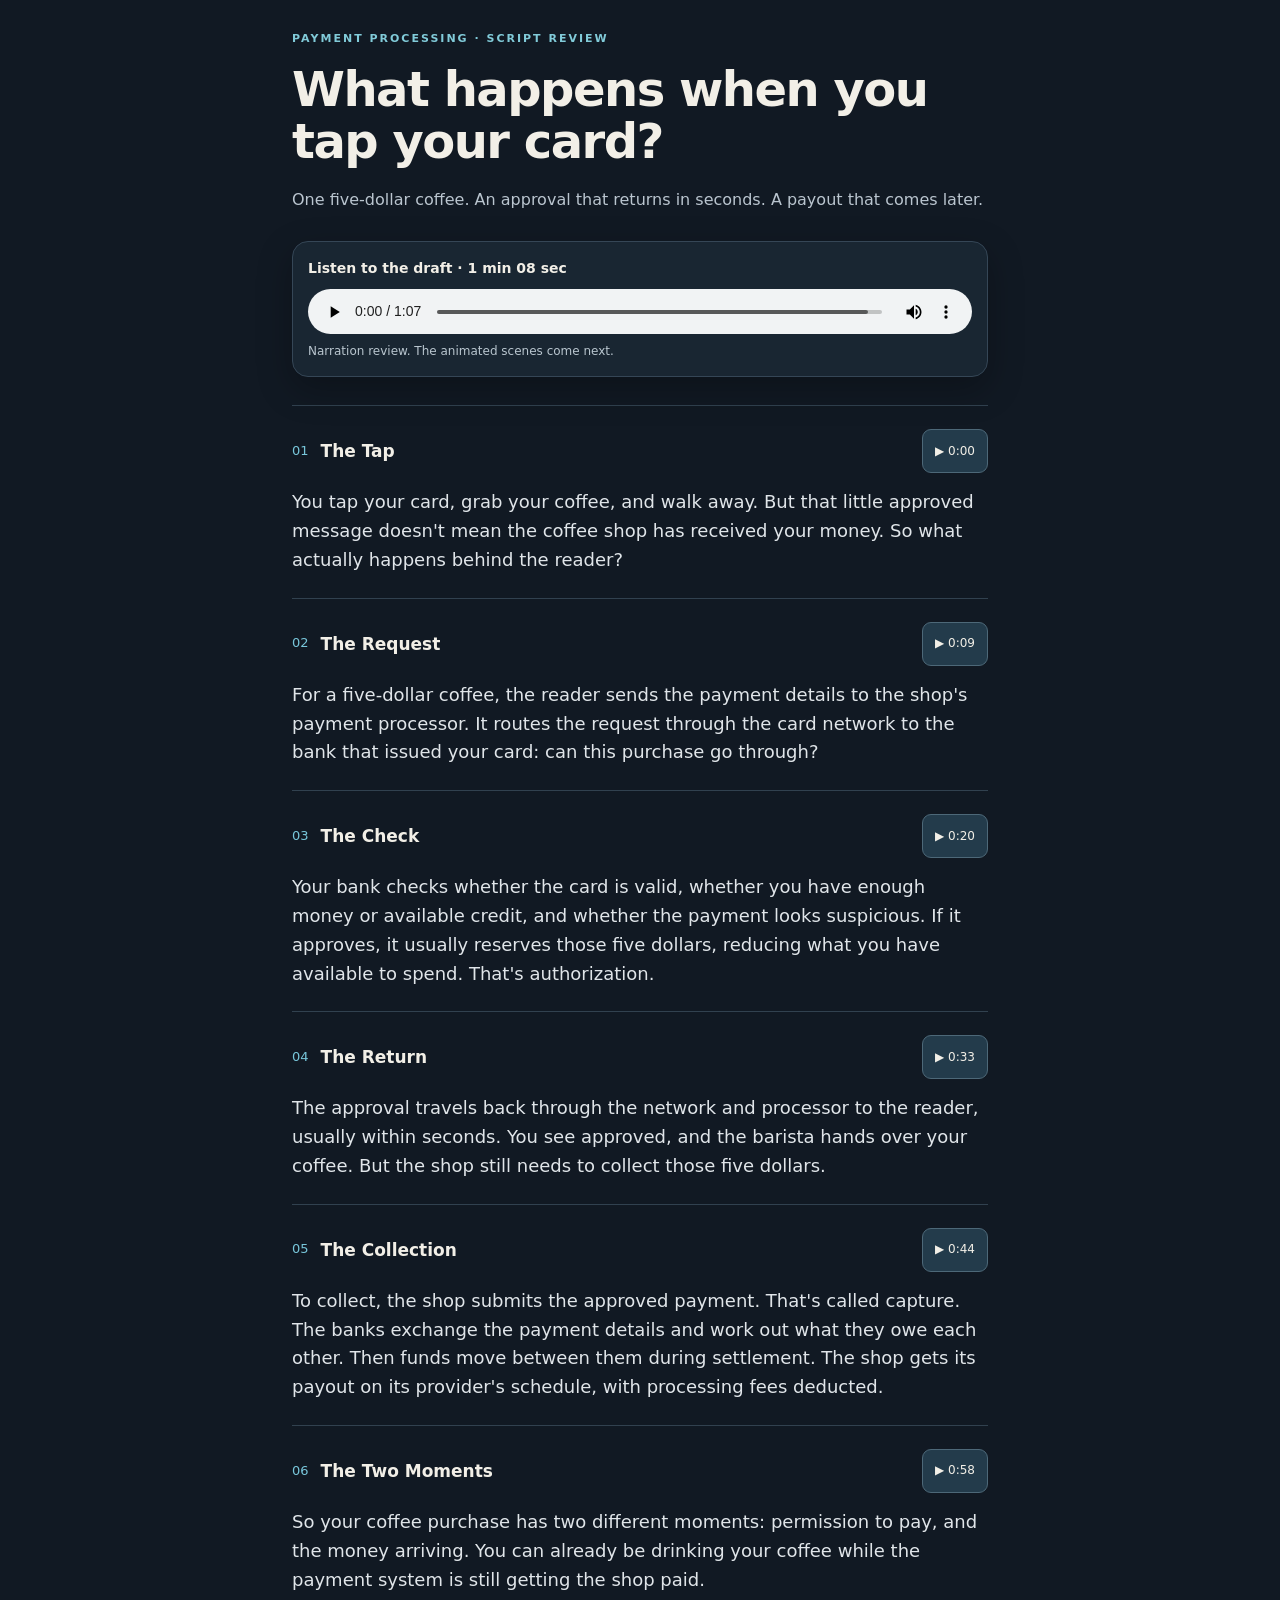
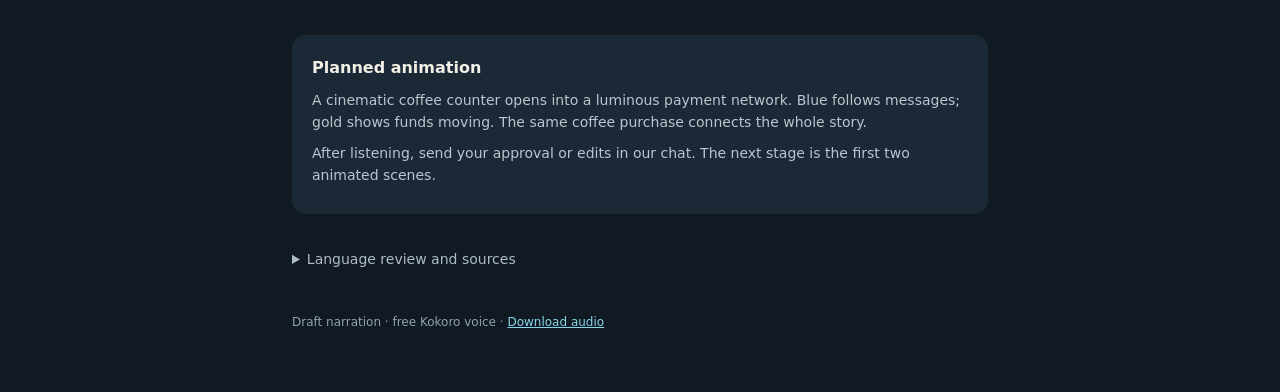
==== index.html @ cfb97377 "Add mobile card-payment narration review" ====
<!doctype html>
<html lang="en"><head><meta charset="utf-8"><meta name="viewport" content="width=device-width,initial-scale=1"><meta name="robots" content="noindex,nofollow"><meta name="theme-color" content="#111923"><title>Card payments · narration review</title>
<style>
*{box-sizing:border-box}body{margin:0;background:#111923;color:#f2efe7;font-family:system-ui,-apple-system,BlinkMacSystemFont,"Segoe UI",sans-serif;line-height:1.6}main{max-width:740px;margin:auto;padding:30px 22px 60px}.eyebrow{color:#81cbd9;font-size:11px;font-weight:700;letter-spacing:2px;text-transform:uppercase}h1{font-size:clamp(32px,8vw,48px);line-height:1.09;letter-spacing:-1.5px;margin:15px 0 20px}.intro{color:#bac5cf;font-size:16px}.player{position:sticky;top:0;background:#192632;border:1px solid #354656;border-radius:16px;padding:15px;margin:28px 0;z-index:2;box-shadow:0 12px 35px #0004}.player strong{display:block;font-size:14px;margin-bottom:10px}audio{width:100%;height:45px;display:block}.player small{color:#b9c6cf;font-size:12px;display:block;margin-top:8px}section{border-top:1px solid #31414f;padding:23px 0;scroll-margin-top:180px}.chapter{display:flex;align-items:center;gap:12px}.chapter span{color:#78c6da;font-size:13px;font-variant-numeric:tabular-nums}h2{font-size:17px;line-height:1.2;margin:0;flex:1}button{color:#f2efe7;background:#233b4b;border:1px solid #4d6878;border-radius:9px;padding:10px 12px;font:inherit;font-size:12px;min-height:44px;cursor:pointer;white-space:nowrap}button:focus-visible,a:focus-visible{outline:3px solid #f4c777;outline-offset:3px}section p{font-size:18px;margin:15px 0 0;color:#e0e5e9}a{color:#85d6e9}.footer{background:#1b2936;padding:20px;border-radius:14px;margin-top:18px}.footer p{font-size:14px;margin:8px 0;color:#bac5cf}details{margin:24px 0;color:#aebcc7;font-size:14px}summary{cursor:pointer;padding:10px 0}footer{font-size:12px;color:#8fa3b2;margin-top:32px}
</style></head><body><main>
<div class="eyebrow">Payment processing · script review</div>
<h1>What happens when you tap your card?</h1>
<p class="intro">One five-dollar coffee. An approval that returns in seconds. A payout that comes later.</p>
<div class="player"><strong>Listen to the draft · 1 min 08 sec</strong><audio id="narration" controls preload="metadata" src="narration.mp3"></audio><small>Narration review. The animated scenes come next.</small></div>
<section id="tap"><div class="chapter"><span>01</span><h2>The Tap</h2><button type="button" data-start="0.0" aria-label="Play The Tap">▶ 0:00</button></div><p>You tap your card, grab your coffee, and walk away. But that little approved message doesn&#x27;t mean the coffee shop has received your money. So what actually happens behind the reader?</p></section><section id="request"><div class="chapter"><span>02</span><h2>The Request</h2><button type="button" data-start="9.3902" aria-label="Play The Request">▶ 0:09</button></div><p>For a five-dollar coffee, the reader sends the payment details to the shop&#x27;s payment processor. It routes the request through the card network to the bank that issued your card: can this purchase go through?</p></section><section id="check"><div class="chapter"><span>03</span><h2>The Check</h2><button type="button" data-start="20.084" aria-label="Play The Check">▶ 0:20</button></div><p>Your bank checks whether the card is valid, whether you have enough money or available credit, and whether the payment looks suspicious. If it approves, it usually reserves those five dollars, reducing what you have available to spend. That&#x27;s authorization.</p></section><section id="return"><div class="chapter"><span>04</span><h2>The Return</h2><button type="button" data-start="33.0475" aria-label="Play The Return">▶ 0:33</button></div><p>The approval travels back through the network and processor to the reader, usually within seconds. You see approved, and the barista hands over your coffee. But the shop still needs to collect those five dollars.</p></section><section id="collect"><div class="chapter"><span>05</span><h2>The Collection</h2><button type="button" data-start="44.1457" aria-label="Play The Collection">▶ 0:44</button></div><p>To collect, the shop submits the approved payment. That&#x27;s called capture. The banks exchange the payment details and work out what they owe each other. Then funds move between them during settlement. The shop gets its payout on its provider&#x27;s schedule, with processing fees deducted.</p></section><section id="payoff"><div class="chapter"><span>06</span><h2>The Two Moments</h2><button type="button" data-start="58.3459" aria-label="Play The Two Moments">▶ 0:58</button></div><p>So your coffee purchase has two different moments: permission to pay, and the money arriving. You can already be drinking your coffee while the payment system is still getting the shop paid.</p></section>
<div class="footer"><strong>Planned animation</strong><p>A cinematic coffee counter opens into a luminous payment network. Blue follows messages; gold shows funds moving. The same coffee purchase connects the whole story.</p><p>After listening, send your approval or edits in our chat. The next stage is the first two animated scenes.</p></div>
<details><summary>Language review and sources</summary><p>The independent language critic marked the revised draft ready for review. The collection section now explains what the banks do without introducing another technical term.</p><p>Before: “The payment then goes through clearing…”<br>After: “The banks exchange the payment details and work out what they owe each other.”</p><p>Factual references: <a href="https://stripe.com/resources/more/credit-card-payment-authorization-and-transaction-settlement-process">Stripe: authorization and settlement</a>; <a href="https://stripe.com/resources/more/clearing-vs-settlement-in-payments">clearing and settlement</a>; <a href="https://docs.adyen.com/account/getting-paid/">Adyen: payouts</a>. Five dollars is the example purchase amount.</p></details>
<footer>Draft narration · free Kokoro voice · <a href="narration.mp3" download>Download audio</a></footer>
</main><script>
const audio=document.getElementById('narration');
for(const button of document.querySelectorAll('[data-start]'))button.addEventListener('click',()=>{audio.currentTime=Number(button.dataset.start);audio.play().catch(()=>{audio.focus()})});
</script></body></html>
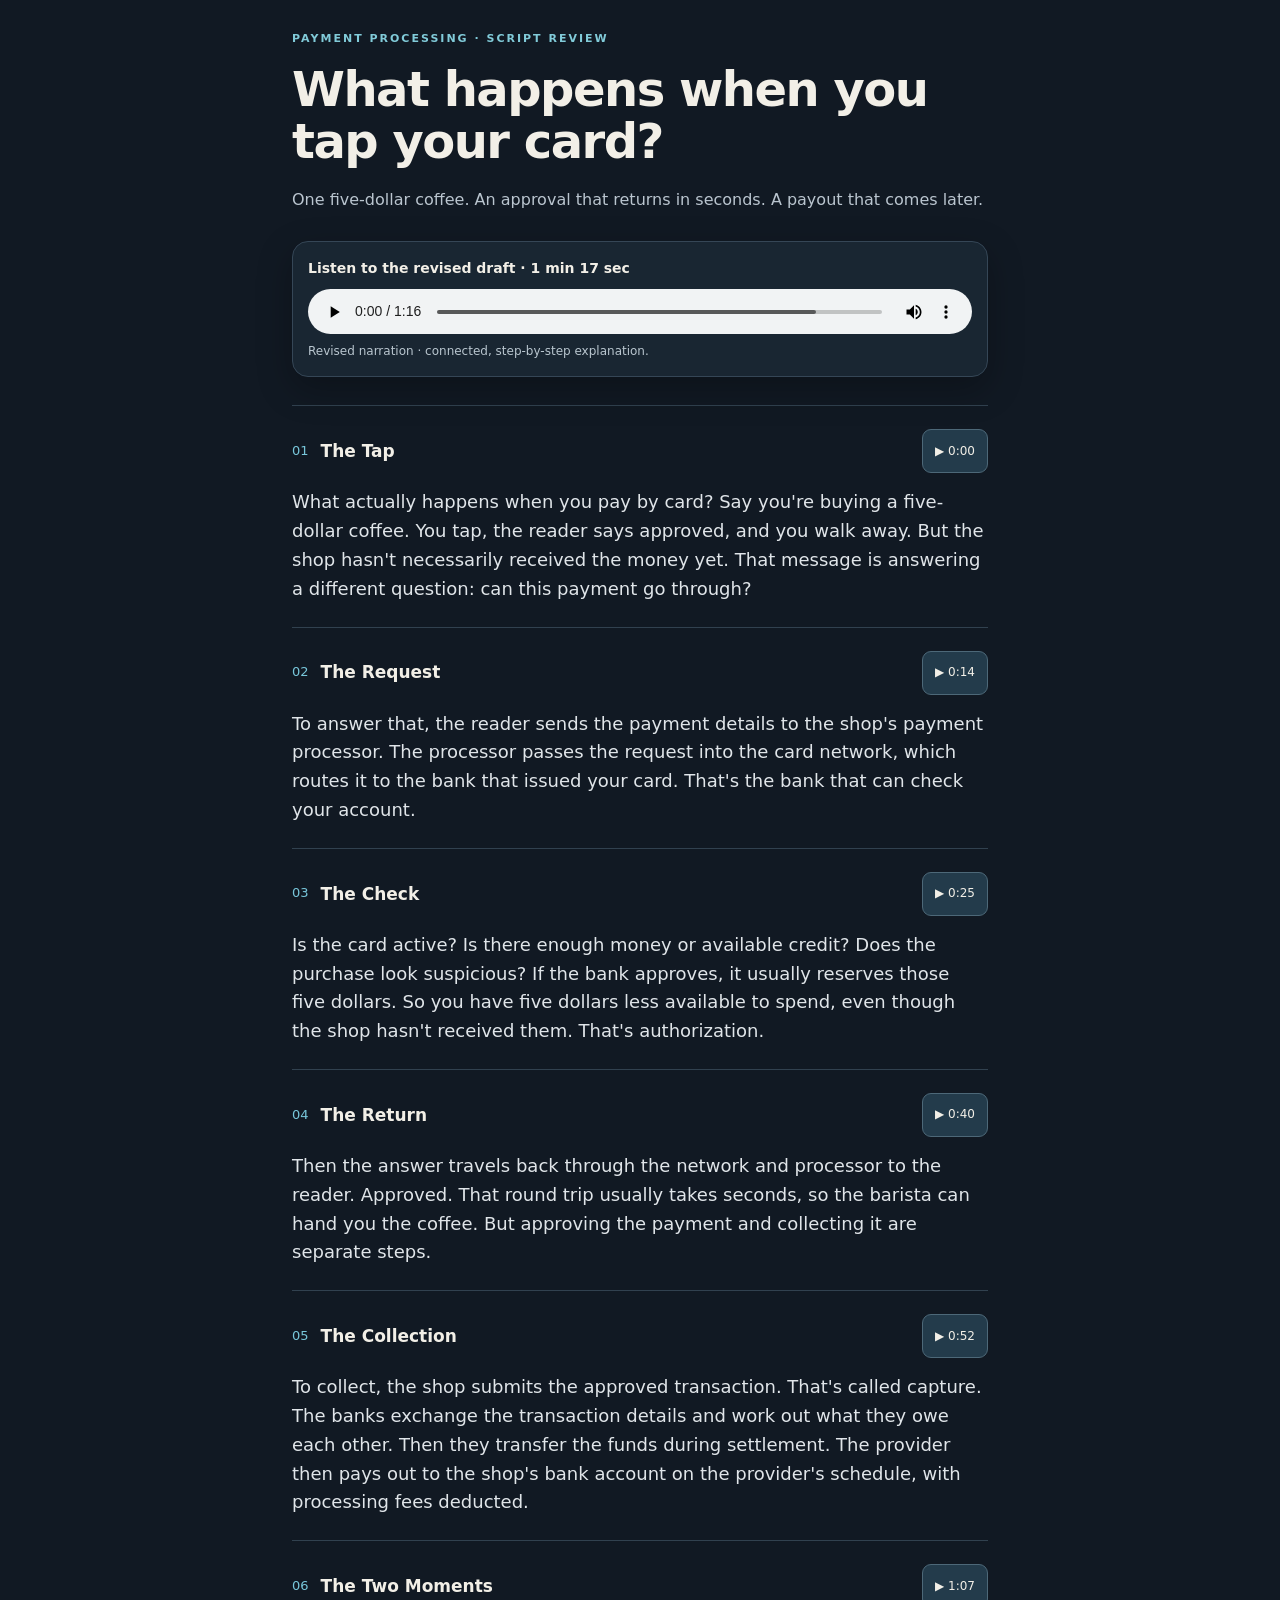
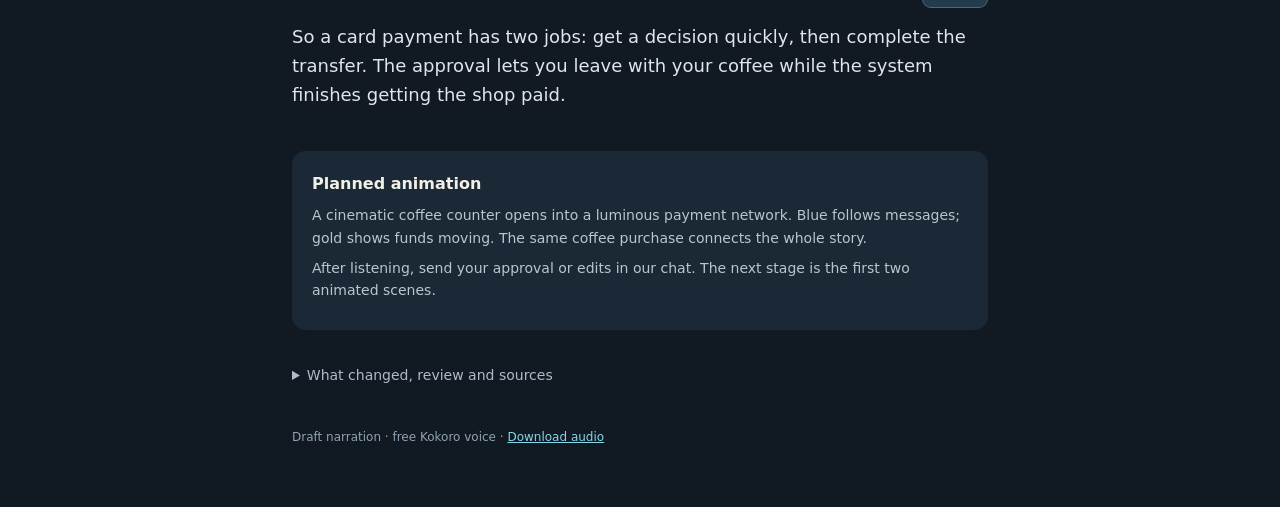
==== commit 59f4907f: "Revise narration with clearer step-by-step reasoning" ====
--- a/index.html
+++ b/index.html
@@ -1,16 +1,16 @@
 <!doctype html>
-<html lang="en"><head><meta charset="utf-8"><meta name="viewport" content="width=device-width,initial-scale=1"><meta name="robots" content="noindex,nofollow"><meta name="theme-color" content="#111923"><title>Card payments · narration review</title>
+<html lang="en"><head><meta charset="utf-8"><meta name="viewport" content="width=device-width,initial-scale=1"><meta name="robots" content="noindex,nofollow"><meta name="theme-color" content="#111923"><title>Card payments · revised narration</title>
 <style>
 *{box-sizing:border-box}body{margin:0;background:#111923;color:#f2efe7;font-family:system-ui,-apple-system,BlinkMacSystemFont,"Segoe UI",sans-serif;line-height:1.6}main{max-width:740px;margin:auto;padding:30px 22px 60px}.eyebrow{color:#81cbd9;font-size:11px;font-weight:700;letter-spacing:2px;text-transform:uppercase}h1{font-size:clamp(32px,8vw,48px);line-height:1.09;letter-spacing:-1.5px;margin:15px 0 20px}.intro{color:#bac5cf;font-size:16px}.player{position:sticky;top:0;background:#192632;border:1px solid #354656;border-radius:16px;padding:15px;margin:28px 0;z-index:2;box-shadow:0 12px 35px #0004}.player strong{display:block;font-size:14px;margin-bottom:10px}audio{width:100%;height:45px;display:block}.player small{color:#b9c6cf;font-size:12px;display:block;margin-top:8px}section{border-top:1px solid #31414f;padding:23px 0;scroll-margin-top:180px}.chapter{display:flex;align-items:center;gap:12px}.chapter span{color:#78c6da;font-size:13px;font-variant-numeric:tabular-nums}h2{font-size:17px;line-height:1.2;margin:0;flex:1}button{color:#f2efe7;background:#233b4b;border:1px solid #4d6878;border-radius:9px;padding:10px 12px;font:inherit;font-size:12px;min-height:44px;cursor:pointer;white-space:nowrap}button:focus-visible,a:focus-visible{outline:3px solid #f4c777;outline-offset:3px}section p{font-size:18px;margin:15px 0 0;color:#e0e5e9}a{color:#85d6e9}.footer{background:#1b2936;padding:20px;border-radius:14px;margin-top:18px}.footer p{font-size:14px;margin:8px 0;color:#bac5cf}details{margin:24px 0;color:#aebcc7;font-size:14px}summary{cursor:pointer;padding:10px 0}footer{font-size:12px;color:#8fa3b2;margin-top:32px}
 </style></head><body><main>
 <div class="eyebrow">Payment processing · script review</div>
 <h1>What happens when you tap your card?</h1>
 <p class="intro">One five-dollar coffee. An approval that returns in seconds. A payout that comes later.</p>
-<div class="player"><strong>Listen to the draft · 1 min 08 sec</strong><audio id="narration" controls preload="metadata" src="narration.mp3"></audio><small>Narration review. The animated scenes come next.</small></div>
-<section id="tap"><div class="chapter"><span>01</span><h2>The Tap</h2><button type="button" data-start="0.0" aria-label="Play The Tap">▶ 0:00</button></div><p>You tap your card, grab your coffee, and walk away. But that little approved message doesn&#x27;t mean the coffee shop has received your money. So what actually happens behind the reader?</p></section><section id="request"><div class="chapter"><span>02</span><h2>The Request</h2><button type="button" data-start="9.3902" aria-label="Play The Request">▶ 0:09</button></div><p>For a five-dollar coffee, the reader sends the payment details to the shop&#x27;s payment processor. It routes the request through the card network to the bank that issued your card: can this purchase go through?</p></section><section id="check"><div class="chapter"><span>03</span><h2>The Check</h2><button type="button" data-start="20.084" aria-label="Play The Check">▶ 0:20</button></div><p>Your bank checks whether the card is valid, whether you have enough money or available credit, and whether the payment looks suspicious. If it approves, it usually reserves those five dollars, reducing what you have available to spend. That&#x27;s authorization.</p></section><section id="return"><div class="chapter"><span>04</span><h2>The Return</h2><button type="button" data-start="33.0475" aria-label="Play The Return">▶ 0:33</button></div><p>The approval travels back through the network and processor to the reader, usually within seconds. You see approved, and the barista hands over your coffee. But the shop still needs to collect those five dollars.</p></section><section id="collect"><div class="chapter"><span>05</span><h2>The Collection</h2><button type="button" data-start="44.1457" aria-label="Play The Collection">▶ 0:44</button></div><p>To collect, the shop submits the approved payment. That&#x27;s called capture. The banks exchange the payment details and work out what they owe each other. Then funds move between them during settlement. The shop gets its payout on its provider&#x27;s schedule, with processing fees deducted.</p></section><section id="payoff"><div class="chapter"><span>06</span><h2>The Two Moments</h2><button type="button" data-start="58.3459" aria-label="Play The Two Moments">▶ 0:58</button></div><p>So your coffee purchase has two different moments: permission to pay, and the money arriving. You can already be drinking your coffee while the payment system is still getting the shop paid.</p></section>
+<div class="player"><strong>Listen to the revised draft · 1 min 17 sec</strong><audio id="narration" controls preload="metadata" src="narration-v2.mp3"></audio><small>Revised narration · connected, step-by-step explanation.</small></div>
+<section id="tap"><div class="chapter"><span>01</span><h2>The Tap</h2><button type="button" data-start="0.0" aria-label="Play The Tap">▶ 0:00</button></div><p>What actually happens when you pay by card? Say you&#x27;re buying a five-dollar coffee. You tap, the reader says approved, and you walk away. But the shop hasn&#x27;t necessarily received the money yet. That message is answering a different question: can this payment go through?</p></section><section id="request"><div class="chapter"><span>02</span><h2>The Request</h2><button type="button" data-start="14.0334" aria-label="Play The Request">▶ 0:14</button></div><p>To answer that, the reader sends the payment details to the shop&#x27;s payment processor. The processor passes the request into the card network, which routes it to the bank that issued your card. That&#x27;s the bank that can check your account.</p></section><section id="check"><div class="chapter"><span>03</span><h2>The Check</h2><button type="button" data-start="25.6303" aria-label="Play The Check">▶ 0:25</button></div><p>Is the card active? Is there enough money or available credit? Does the purchase look suspicious? If the bank approves, it usually reserves those five dollars. So you have five dollars less available to spend, even though the shop hasn&#x27;t received them. That&#x27;s authorization.</p></section><section id="return"><div class="chapter"><span>04</span><h2>The Return</h2><button type="button" data-start="40.3438" aria-label="Play The Return">▶ 0:40</button></div><p>Then the answer travels back through the network and processor to the reader. Approved. That round trip usually takes seconds, so the barista can hand you the coffee. But approving the payment and collecting it are separate steps.</p></section><section id="collect"><div class="chapter"><span>05</span><h2>The Collection</h2><button type="button" data-start="52.091" aria-label="Play The Collection">▶ 0:52</button></div><p>To collect, the shop submits the approved transaction. That&#x27;s called capture. The banks exchange the transaction details and work out what they owe each other. Then they transfer the funds during settlement. The provider then pays out to the shop&#x27;s bank account on the provider&#x27;s schedule, with processing fees deducted.</p></section><section id="payoff"><div class="chapter"><span>06</span><h2>The Two Moments</h2><button type="button" data-start="67.9103" aria-label="Play The Two Moments">▶ 1:07</button></div><p>So a card payment has two jobs: get a decision quickly, then complete the transfer. The approval lets you leave with your coffee while the system finishes getting the shop paid.</p></section>
 <div class="footer"><strong>Planned animation</strong><p>A cinematic coffee counter opens into a luminous payment network. Blue follows messages; gold shows funds moving. The same coffee purchase connects the whole story.</p><p>After listening, send your approval or edits in our chat. The next stage is the first two animated scenes.</p></div>
-<details><summary>Language review and sources</summary><p>The independent language critic marked the revised draft ready for review. The collection section now explains what the banks do without introducing another technical term.</p><p>Before: “The payment then goes through clearing…”<br>After: “The banks exchange the payment details and work out what they owe each other.”</p><p>Factual references: <a href="https://stripe.com/resources/more/credit-card-payment-authorization-and-transaction-settlement-process">Stripe: authorization and settlement</a>; <a href="https://stripe.com/resources/more/clearing-vs-settlement-in-payments">clearing and settlement</a>; <a href="https://docs.adyen.com/account/getting-paid/">Adyen: payouts</a>. Five dollars is the example purchase amount.</p></details>
-<footer>Draft narration · free Kokoro voice · <a href="narration.mp3" download>Download audio</a></footer>
+<details><summary>What changed, review and sources</summary><p>The narration now follows the requested Rick-style reasoning: a concrete situation, why each step is needed, clear cause and effect, and the practical meaning before a technical name. The wording is original.</p><p>Earlier: “It usually reserves those five dollars, reducing what you have available to spend.”</p><p>Revised: “So you have five dollars less available to spend, even though the shop hasn't received them. That's authorization.”</p><p>The independent critic marked the revision READY: “It explains the hold's practical effect before naming authorization.” One pronoun fix makes the payout destination explicit: “the shop's bank account.” No unresolved language issues.</p><p>Factual references: <a href="https://stripe.com/resources/more/credit-card-payment-authorization-and-transaction-settlement-process">Stripe: authorization and settlement</a>; <a href="https://stripe.com/resources/more/clearing-vs-settlement-in-payments">clearing and settlement</a>; <a href="https://docs.adyen.com/account/getting-paid/">Adyen: payouts</a>. Five dollars is the example purchase amount.</p></details>
+<footer>Draft narration · free Kokoro voice · <a href="narration-v2.mp3" download>Download audio</a></footer>
 </main><script>
 const audio=document.getElementById('narration');
 for(const button of document.querySelectorAll('[data-start]'))button.addEventListener('click',()=>{audio.currentTime=Number(button.dataset.start);audio.play().catch(()=>{audio.focus()})});
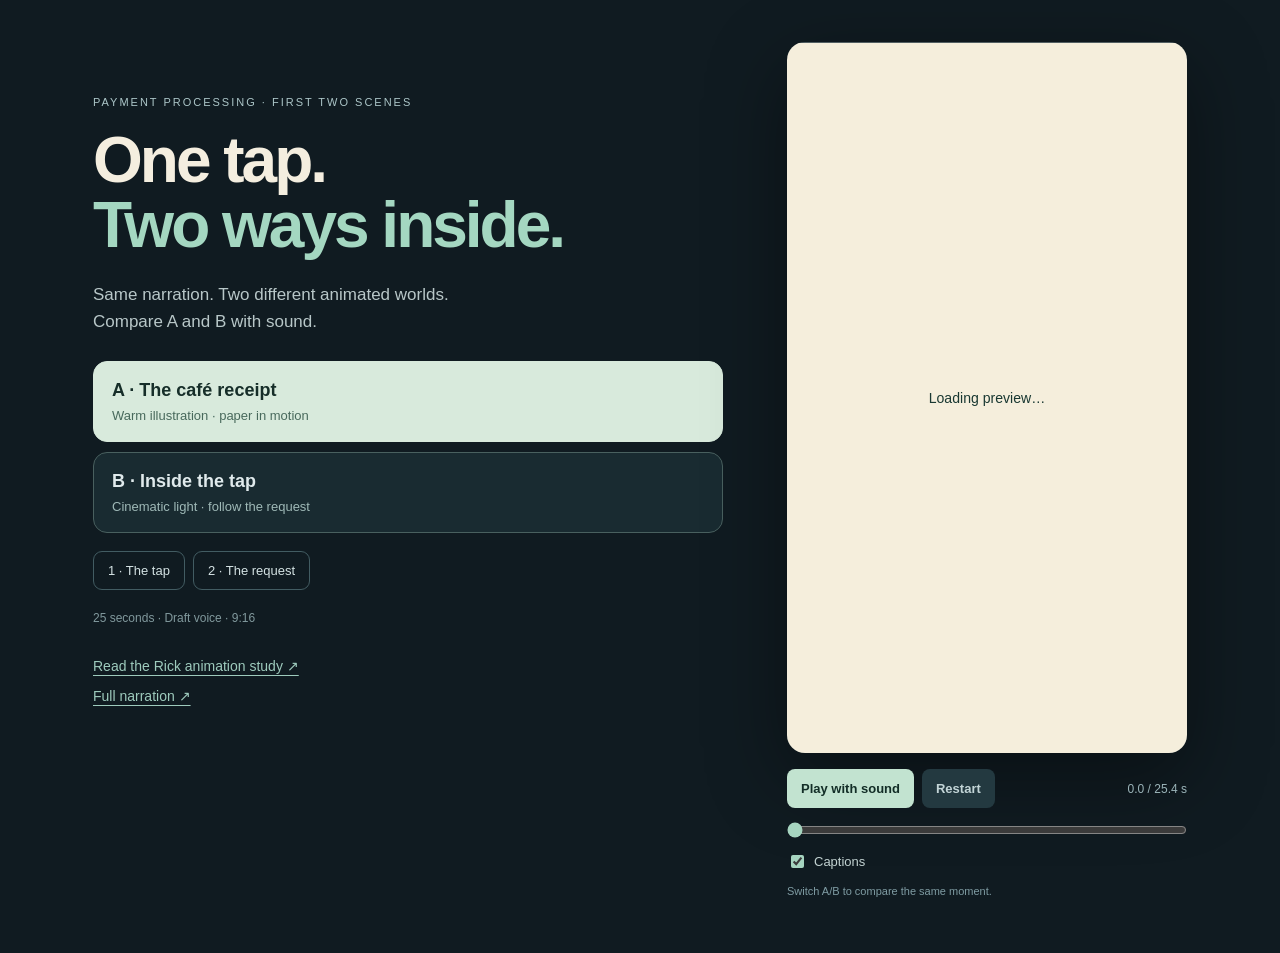
==== commit 917d54b2: "Add two animated payment openings and the Rick motion study" ====
--- a/index.html
+++ b/index.html
@@ -1,17 +1,3 @@
-<!doctype html>
-<html lang="en"><head><meta charset="utf-8"><meta name="viewport" content="width=device-width,initial-scale=1"><meta name="robots" content="noindex,nofollow"><meta name="theme-color" content="#111923"><title>Card payments · revised narration</title>
-<style>
-*{box-sizing:border-box}body{margin:0;background:#111923;color:#f2efe7;font-family:system-ui,-apple-system,BlinkMacSystemFont,"Segoe UI",sans-serif;line-height:1.6}main{max-width:740px;margin:auto;padding:30px 22px 60px}.eyebrow{color:#81cbd9;font-size:11px;font-weight:700;letter-spacing:2px;text-transform:uppercase}h1{font-size:clamp(32px,8vw,48px);line-height:1.09;letter-spacing:-1.5px;margin:15px 0 20px}.intro{color:#bac5cf;font-size:16px}.player{position:sticky;top:0;background:#192632;border:1px solid #354656;border-radius:16px;padding:15px;margin:28px 0;z-index:2;box-shadow:0 12px 35px #0004}.player strong{display:block;font-size:14px;margin-bottom:10px}audio{width:100%;height:45px;display:block}.player small{color:#b9c6cf;font-size:12px;display:block;margin-top:8px}section{border-top:1px solid #31414f;padding:23px 0;scroll-margin-top:180px}.chapter{display:flex;align-items:center;gap:12px}.chapter span{color:#78c6da;font-size:13px;font-variant-numeric:tabular-nums}h2{font-size:17px;line-height:1.2;margin:0;flex:1}button{color:#f2efe7;background:#233b4b;border:1px solid #4d6878;border-radius:9px;padding:10px 12px;font:inherit;font-size:12px;min-height:44px;cursor:pointer;white-space:nowrap}button:focus-visible,a:focus-visible{outline:3px solid #f4c777;outline-offset:3px}section p{font-size:18px;margin:15px 0 0;color:#e0e5e9}a{color:#85d6e9}.footer{background:#1b2936;padding:20px;border-radius:14px;margin-top:18px}.footer p{font-size:14px;margin:8px 0;color:#bac5cf}details{margin:24px 0;color:#aebcc7;font-size:14px}summary{cursor:pointer;padding:10px 0}footer{font-size:12px;color:#8fa3b2;margin-top:32px}
-</style></head><body><main>
-<div class="eyebrow">Payment processing · script review</div>
-<h1>What happens when you tap your card?</h1>
-<p class="intro">One five-dollar coffee. An approval that returns in seconds. A payout that comes later.</p>
-<div class="player"><strong>Listen to the revised draft · 1 min 17 sec</strong><audio id="narration" controls preload="metadata" src="narration-v2.mp3"></audio><small>Revised narration · connected, step-by-step explanation.</small></div>
-<section id="tap"><div class="chapter"><span>01</span><h2>The Tap</h2><button type="button" data-start="0.0" aria-label="Play The Tap">▶ 0:00</button></div><p>What actually happens when you pay by card? Say you&#x27;re buying a five-dollar coffee. You tap, the reader says approved, and you walk away. But the shop hasn&#x27;t necessarily received the money yet. That message is answering a different question: can this payment go through?</p></section><section id="request"><div class="chapter"><span>02</span><h2>The Request</h2><button type="button" data-start="14.0334" aria-label="Play The Request">▶ 0:14</button></div><p>To answer that, the reader sends the payment details to the shop&#x27;s payment processor. The processor passes the request into the card network, which routes it to the bank that issued your card. That&#x27;s the bank that can check your account.</p></section><section id="check"><div class="chapter"><span>03</span><h2>The Check</h2><button type="button" data-start="25.6303" aria-label="Play The Check">▶ 0:25</button></div><p>Is the card active? Is there enough money or available credit? Does the purchase look suspicious? If the bank approves, it usually reserves those five dollars. So you have five dollars less available to spend, even though the shop hasn&#x27;t received them. That&#x27;s authorization.</p></section><section id="return"><div class="chapter"><span>04</span><h2>The Return</h2><button type="button" data-start="40.3438" aria-label="Play The Return">▶ 0:40</button></div><p>Then the answer travels back through the network and processor to the reader. Approved. That round trip usually takes seconds, so the barista can hand you the coffee. But approving the payment and collecting it are separate steps.</p></section><section id="collect"><div class="chapter"><span>05</span><h2>The Collection</h2><button type="button" data-start="52.091" aria-label="Play The Collection">▶ 0:52</button></div><p>To collect, the shop submits the approved transaction. That&#x27;s called capture. The banks exchange the transaction details and work out what they owe each other. Then they transfer the funds during settlement. The provider then pays out to the shop&#x27;s bank account on the provider&#x27;s schedule, with processing fees deducted.</p></section><section id="payoff"><div class="chapter"><span>06</span><h2>The Two Moments</h2><button type="button" data-start="67.9103" aria-label="Play The Two Moments">▶ 1:07</button></div><p>So a card payment has two jobs: get a decision quickly, then complete the transfer. The approval lets you leave with your coffee while the system finishes getting the shop paid.</p></section>
-<div class="footer"><strong>Planned animation</strong><p>A cinematic coffee counter opens into a luminous payment network. Blue follows messages; gold shows funds moving. The same coffee purchase connects the whole story.</p><p>After listening, send your approval or edits in our chat. The next stage is the first two animated scenes.</p></div>
-<details><summary>What changed, review and sources</summary><p>The narration now follows the requested Rick-style reasoning: a concrete situation, why each step is needed, clear cause and effect, and the practical meaning before a technical name. The wording is original.</p><p>Earlier: “It usually reserves those five dollars, reducing what you have available to spend.”</p><p>Revised: “So you have five dollars less available to spend, even though the shop hasn't received them. That's authorization.”</p><p>The independent critic marked the revision READY: “It explains the hold's practical effect before naming authorization.” One pronoun fix makes the payout destination explicit: “the shop's bank account.” No unresolved language issues.</p><p>Factual references: <a href="https://stripe.com/resources/more/credit-card-payment-authorization-and-transaction-settlement-process">Stripe: authorization and settlement</a>; <a href="https://stripe.com/resources/more/clearing-vs-settlement-in-payments">clearing and settlement</a>; <a href="https://docs.adyen.com/account/getting-paid/">Adyen: payouts</a>. Five dollars is the example purchase amount.</p></details>
-<footer>Draft narration · free Kokoro voice · <a href="narration-v2.mp3" download>Download audio</a></footer>
-</main><script>
-const audio=document.getElementById('narration');
-for(const button of document.querySelectorAll('[data-start]'))button.addEventListener('click',()=>{audio.currentTime=Number(button.dataset.start);audio.play().catch(()=>{audio.focus()})});
-</script></body></html>+<!doctype html><html lang="en"><head><meta charset="UTF-8"/><meta name="viewport" content="width=device-width,initial-scale=1,viewport-fit=cover"/><meta name="robots" content="noindex,nofollow"/><meta name="theme-color" content="#101b21"/><title>One tap · A/B animation preview</title>  <script type="module" crossorigin src="./assets/index-DkQR7VIN.js"></script>
+  <link rel="stylesheet" crossorigin href="./assets/index-BD8HI0OO.css">
+</head><body><div id="root"></div></body></html>
--- a/assets/index-BD8HI0OO.css
+++ b/assets/index-BD8HI0OO.css
@@ -0,0 +1 @@
+*{box-sizing:border-box}html{color:#f4eedf;background:#101b21;font-family:Arial,Helvetica,sans-serif}body{margin:0}button,a,input{-webkit-tap-highlight-color:transparent}button{font:inherit;cursor:pointer}main{grid-template-columns:1fr 400px;gap:64px;max-width:1150px;margin:0 auto;padding:42px 28px;display:grid}header{padding-top:54px}.eyebrow{letter-spacing:2px;color:#acc6c8;margin:0 0 20px;font-size:11px}h1{letter-spacing:-3px;margin:0 0 22px;font-size:64px;line-height:1.02}h1 span{color:#a4d7c1}.description{color:#b8c7c8;max-width:400px;font-size:17px;line-height:1.6}.versions{gap:10px;margin:26px 0 18px;display:grid}.versions button{text-align:left;color:#e0eaec;background:#192b31;border:1px solid #49605f;border-radius:14px;padding:18px}.versions b{font-size:18px;display:block}.versions span{color:#9fb9b7;margin-top:7px;font-size:13px;display:block}.versions .active{color:#162e29;background:#d8eadc;border-color:#d8eadc}.versions .active span{color:#48695c}nav{gap:8px;display:flex}nav button{color:#d4e2e3;background:0 0;border:1px solid #425c62;border-radius:9px;padding:11px 14px;font-size:13px}.note{color:#81999d;margin-top:21px;font-size:12px}.links{gap:14px;margin-top:33px;font-size:14px;display:grid}.links a{color:#9ecbbd;text-underline-offset:4px}.preview{width:100%;min-width:0}#payment-screen{aspect-ratio:9/16;background:#132833;border-radius:18px;width:100%;overflow:hidden;box-shadow:0 25px 80px #0006}.transport{align-items:center;gap:8px;margin-top:16px;display:flex}.transport button{color:#132e27;background:#c2e3d0;border:0;border-radius:8px;padding:12px 14px;font-size:13px;font-weight:700}.transport button+button{color:#c3d5d7;background:#233940}.transport span{color:#9bb4b9;font-variant-numeric:tabular-nums;margin-left:auto;font-size:12px}.timeline{accent-color:#a6d5c0;width:100%;margin:14px 0}.caption-switch{color:#c2d2d1;align-items:center;gap:7px;font-size:13px;display:flex}.caption-switch input{accent-color:#a6d5c0}.compare-note{color:#7f9ca3;margin:14px 0;font-size:11px}button:focus-visible,a:focus-visible{outline-offset:4px;outline:3px solid #80dbe1}@media (width<=760px){main{flex-direction:column;gap:15px;max-width:470px;padding:22px 18px 36px;display:flex}header{padding:0}.eyebrow{letter-spacing:1.6px;margin-bottom:11px;font-size:9px}h1{letter-spacing:-1px;margin-bottom:10px;font-size:30px}h1 br{display:none}h1 span{margin-left:5px}.description{margin:0 0 14px;font-size:13px;line-height:1.4}.versions{grid-template-columns:1fr 1fr;gap:8px;margin:0 0 10px}.versions button{border-radius:10px;padding:12px 10px}.versions b{font-size:13px;line-height:1.25}.versions span{margin-top:4px;font-size:10px;line-height:1.4}nav button{padding:8px 12px;font-size:11px}.note{margin:10px 0 0;font-size:10px}.links{flex-wrap:wrap;gap:16px;margin:12px 0 0;font-size:11px;display:flex}#payment-screen{border-radius:12px}.transport span{font-size:11px}.transport button{padding:11px 12px;font-size:12px}}
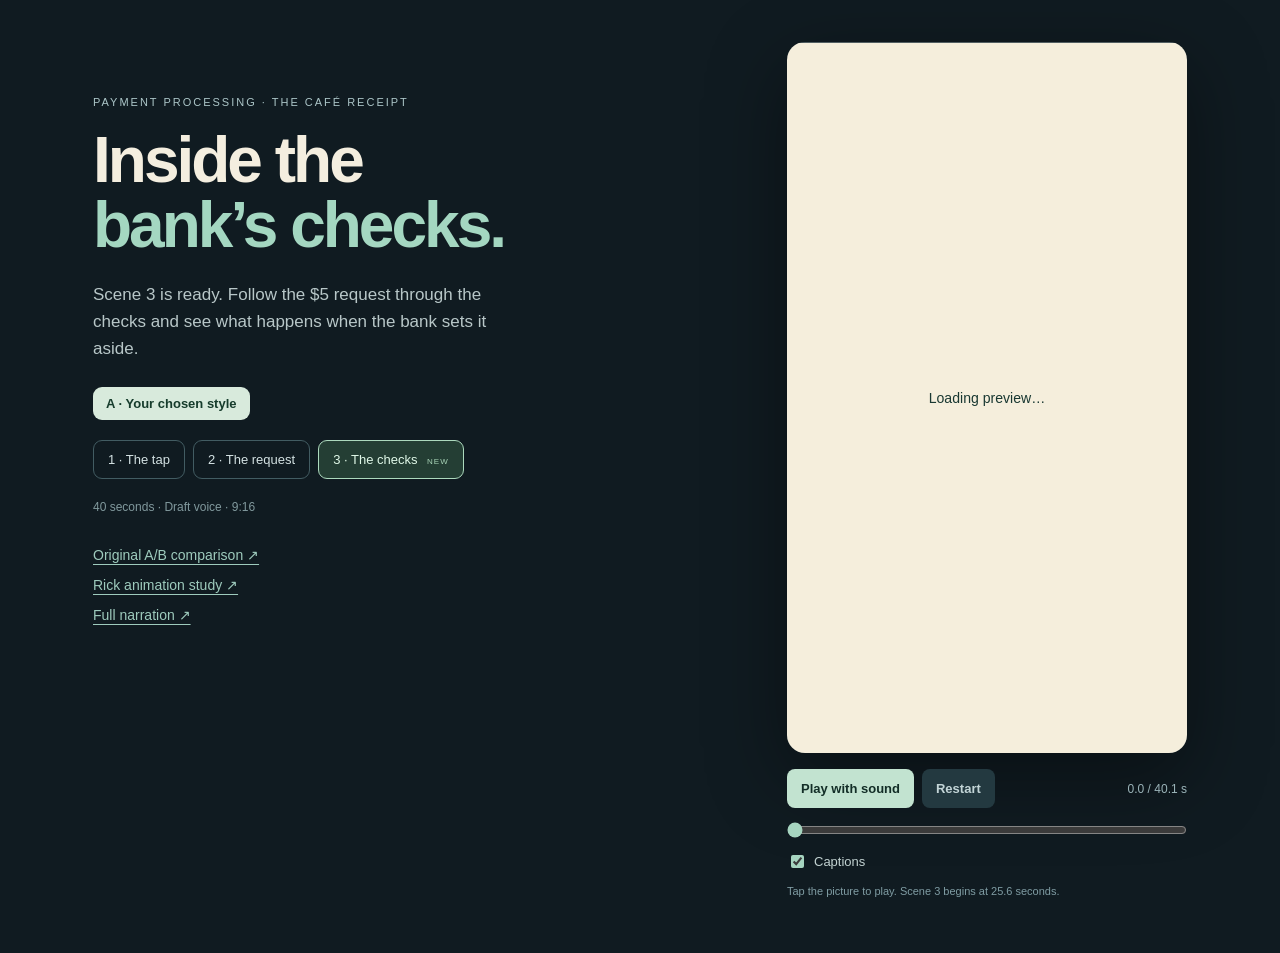
==== commit 6b2fd075: "Continue the chosen cafe style through the bank checks" ====
--- a/index.html
+++ b/index.html
@@ -1,3 +1,3 @@
-<!doctype html><html lang="en"><head><meta charset="UTF-8"/><meta name="viewport" content="width=device-width,initial-scale=1,viewport-fit=cover"/><meta name="robots" content="noindex,nofollow"/><meta name="theme-color" content="#101b21"/><title>One tap · A/B animation preview</title>  <script type="module" crossorigin src="./assets/index-DkQR7VIN.js"></script>
-  <link rel="stylesheet" crossorigin href="./assets/index-BD8HI0OO.css">
+<!doctype html><html lang="en"><head><meta charset="UTF-8"/><meta name="viewport" content="width=device-width,initial-scale=1,viewport-fit=cover"/><meta name="robots" content="noindex,nofollow"/><meta name="theme-color" content="#101b21"/><title>The café receipt · Scene 3</title>  <script type="module" crossorigin src="./assets/index-D3Oy5o5u.js"></script>
+  <link rel="stylesheet" crossorigin href="./assets/index-D6qWs9dN.css">
 </head><body><div id="root"></div></body></html>
--- a/assets/index-D6qWs9dN.css
+++ b/assets/index-D6qWs9dN.css
@@ -0,0 +1 @@
+*{box-sizing:border-box}html{color:#f4eedf;background:#101b21;font-family:Arial,Helvetica,sans-serif}body{margin:0}button,a,input{-webkit-tap-highlight-color:transparent}button{font:inherit;cursor:pointer}main{grid-template-columns:1fr 400px;gap:64px;max-width:1150px;margin:0 auto;padding:42px 28px;display:grid}header{padding-top:54px}.eyebrow{letter-spacing:2px;color:#acc6c8;margin:0 0 20px;font-size:11px}h1{letter-spacing:-3px;margin:0 0 22px;font-size:64px;line-height:1.02}h1 span{color:#a4d7c1}.description{color:#b8c7c8;max-width:400px;font-size:17px;line-height:1.6}.versions{gap:10px;margin:26px 0 18px;display:grid}.versions button{text-align:left;color:#e0eaec;background:#192b31;border:1px solid #49605f;border-radius:14px;padding:18px}.versions b{font-size:18px;display:block}.versions span{color:#9fb9b7;margin-top:7px;font-size:13px;display:block}.versions .active{color:#162e29;background:#d8eadc;border-color:#d8eadc}.versions .active span{color:#48695c}nav{gap:8px;display:flex}nav button{color:#d4e2e3;background:0 0;border:1px solid #425c62;border-radius:9px;padding:11px 14px;font-size:13px}.note{color:#81999d;margin-top:21px;font-size:12px}.links{gap:14px;margin-top:33px;font-size:14px;display:grid}.links a{color:#9ecbbd;text-underline-offset:4px}.preview{width:100%;min-width:0}#payment-screen{aspect-ratio:9/16;background:#132833;border-radius:18px;width:100%;overflow:hidden;box-shadow:0 25px 80px #0006}.transport{align-items:center;gap:8px;margin-top:16px;display:flex}.transport button{color:#132e27;background:#c2e3d0;border:0;border-radius:8px;padding:12px 14px;font-size:13px;font-weight:700}.transport button+button{color:#c3d5d7;background:#233940}.transport span{color:#9bb4b9;font-variant-numeric:tabular-nums;margin-left:auto;font-size:12px}.timeline{accent-color:#a6d5c0;width:100%;margin:14px 0}.caption-switch{color:#c2d2d1;align-items:center;gap:7px;font-size:13px;display:flex}.caption-switch input{accent-color:#a6d5c0}.compare-note{color:#7f9ca3;margin:14px 0;font-size:11px}button:focus-visible,a:focus-visible{outline-offset:4px;outline:3px solid #80dbe1}@media (width<=760px){main{flex-direction:column;gap:15px;max-width:470px;padding:22px 18px 36px;display:flex}header{padding:0}.eyebrow{letter-spacing:1.6px;margin-bottom:11px;font-size:9px}h1{letter-spacing:-1px;margin-bottom:10px;font-size:30px}h1 br{display:none}h1 span{margin-left:5px}.description{margin:0 0 14px;font-size:13px;line-height:1.4}.versions{grid-template-columns:1fr 1fr;gap:8px;margin:0 0 10px}.versions button{border-radius:10px;padding:12px 10px}.versions b{font-size:13px;line-height:1.25}.versions span{margin-top:4px;font-size:10px;line-height:1.4}nav button{padding:8px 12px;font-size:11px}.note{margin:10px 0 0;font-size:10px}.links{flex-wrap:wrap;gap:16px;margin:12px 0 0;font-size:11px;display:flex}#payment-screen{border-radius:12px}.transport span{font-size:11px}.transport button{padding:11px 12px;font-size:12px}}.selected-style{color:#163c2c;background:#d8eadc;border-radius:9px;margin:8px 0 20px;padding:9px 13px;font-size:13px;font-weight:700;display:inline-block}nav{flex-wrap:wrap}nav .new-scene{color:#dff7e7;background:#243e34;border-color:#acd9bd}nav .new-scene span{letter-spacing:1px;color:#a8d4b7;margin-left:6px;font-size:8px}@media (width<=760px){.selected-style{margin:0 0 12px;padding:7px 10px;font-size:11px}nav{gap:6px}nav button{padding:8px 10px}nav .new-scene span{margin-left:3px;font-size:7px}}
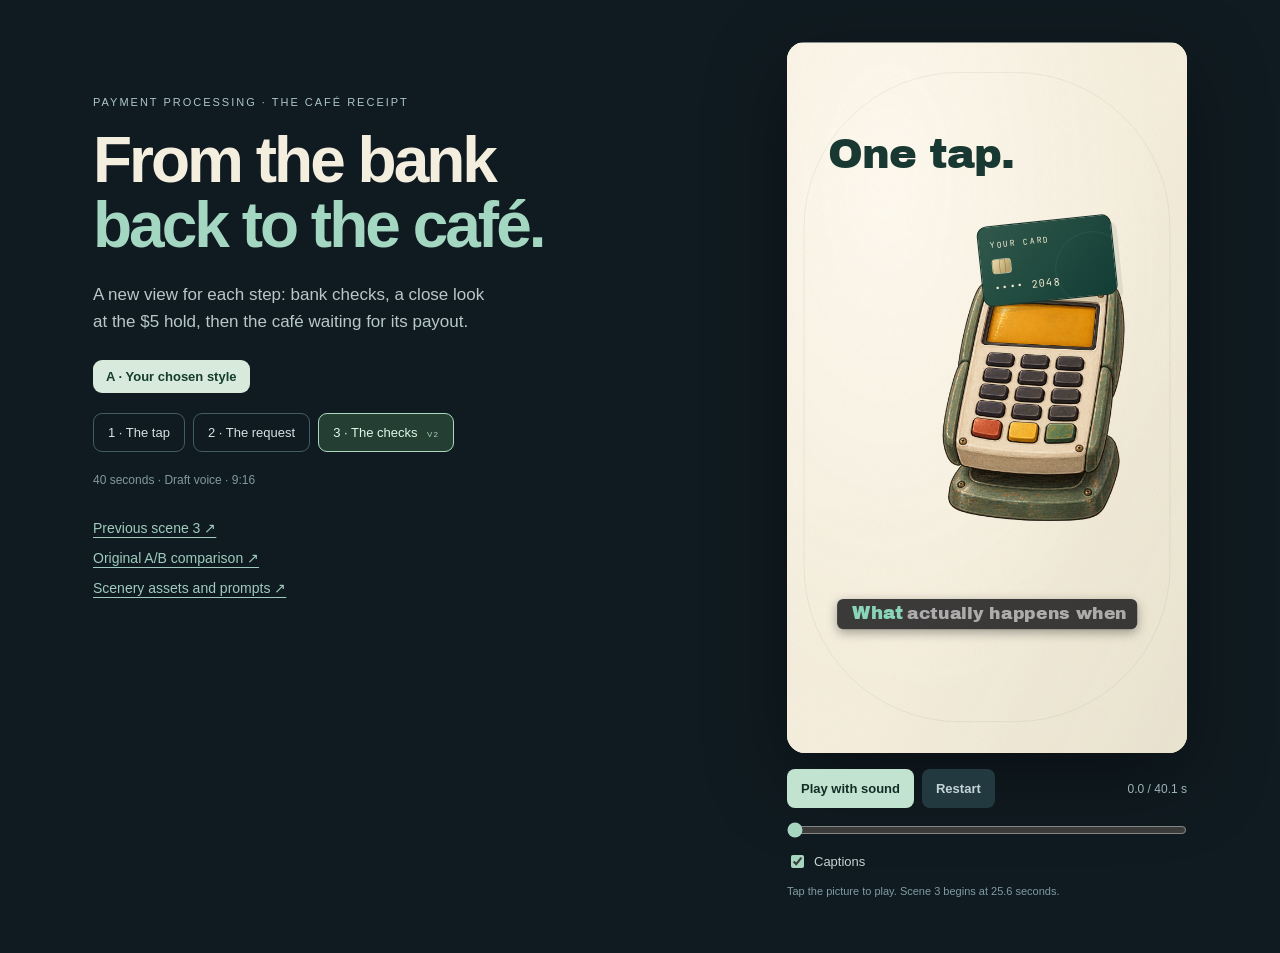
==== commit 7a290fc0: "Give the card-payment checks a bank desk, account close-up and cafe callback" ====
--- a/index.html
+++ b/index.html
@@ -1,3 +1,3 @@
-<!doctype html><html lang="en"><head><meta charset="UTF-8"/><meta name="viewport" content="width=device-width,initial-scale=1,viewport-fit=cover"/><meta name="robots" content="noindex,nofollow"/><meta name="theme-color" content="#101b21"/><title>The café receipt · Scene 3</title>  <script type="module" crossorigin src="./assets/index-D3Oy5o5u.js"></script>
+<!doctype html><html lang="en"><head><meta charset="UTF-8"/><meta name="viewport" content="width=device-width,initial-scale=1,viewport-fit=cover"/><meta name="robots" content="noindex,nofollow"/><meta name="theme-color" content="#101b21"/><title>The café receipt · New scenery</title>  <script type="module" crossorigin src="./assets/index-DoGTcM3H.js"></script>
   <link rel="stylesheet" crossorigin href="./assets/index-D6qWs9dN.css">
 </head><body><div id="root"></div></body></html>
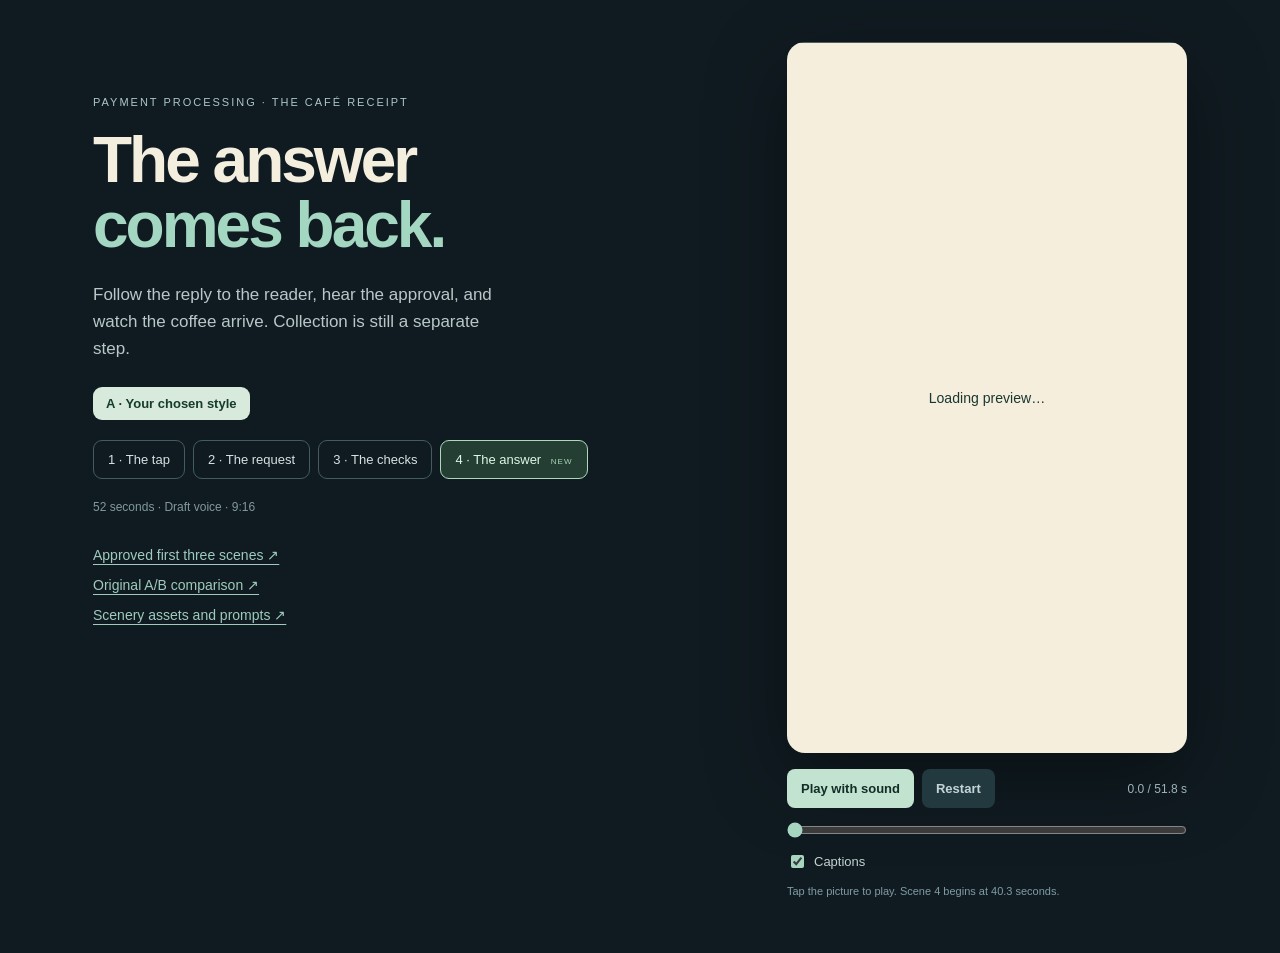
==== commit b84c8b5b: "Continue the cafe payment journey with a returning answer, reader chime and coffee handoff" ====
--- a/index.html
+++ b/index.html
@@ -1,3 +1,3 @@
-<!doctype html><html lang="en"><head><meta charset="UTF-8"/><meta name="viewport" content="width=device-width,initial-scale=1,viewport-fit=cover"/><meta name="robots" content="noindex,nofollow"/><meta name="theme-color" content="#101b21"/><title>The café receipt · New scenery</title>  <script type="module" crossorigin src="./assets/index-DoGTcM3H.js"></script>
+<!doctype html><html lang="en"><head><meta charset="UTF-8"/><meta name="viewport" content="width=device-width,initial-scale=1,viewport-fit=cover"/><meta name="robots" content="noindex,nofollow"/><meta name="theme-color" content="#101b21"/><title>The café receipt · The answer comes back</title>  <script type="module" crossorigin src="./assets/index-mQhNBi8i.js"></script>
   <link rel="stylesheet" crossorigin href="./assets/index-D6qWs9dN.css">
 </head><body><div id="root"></div></body></html>
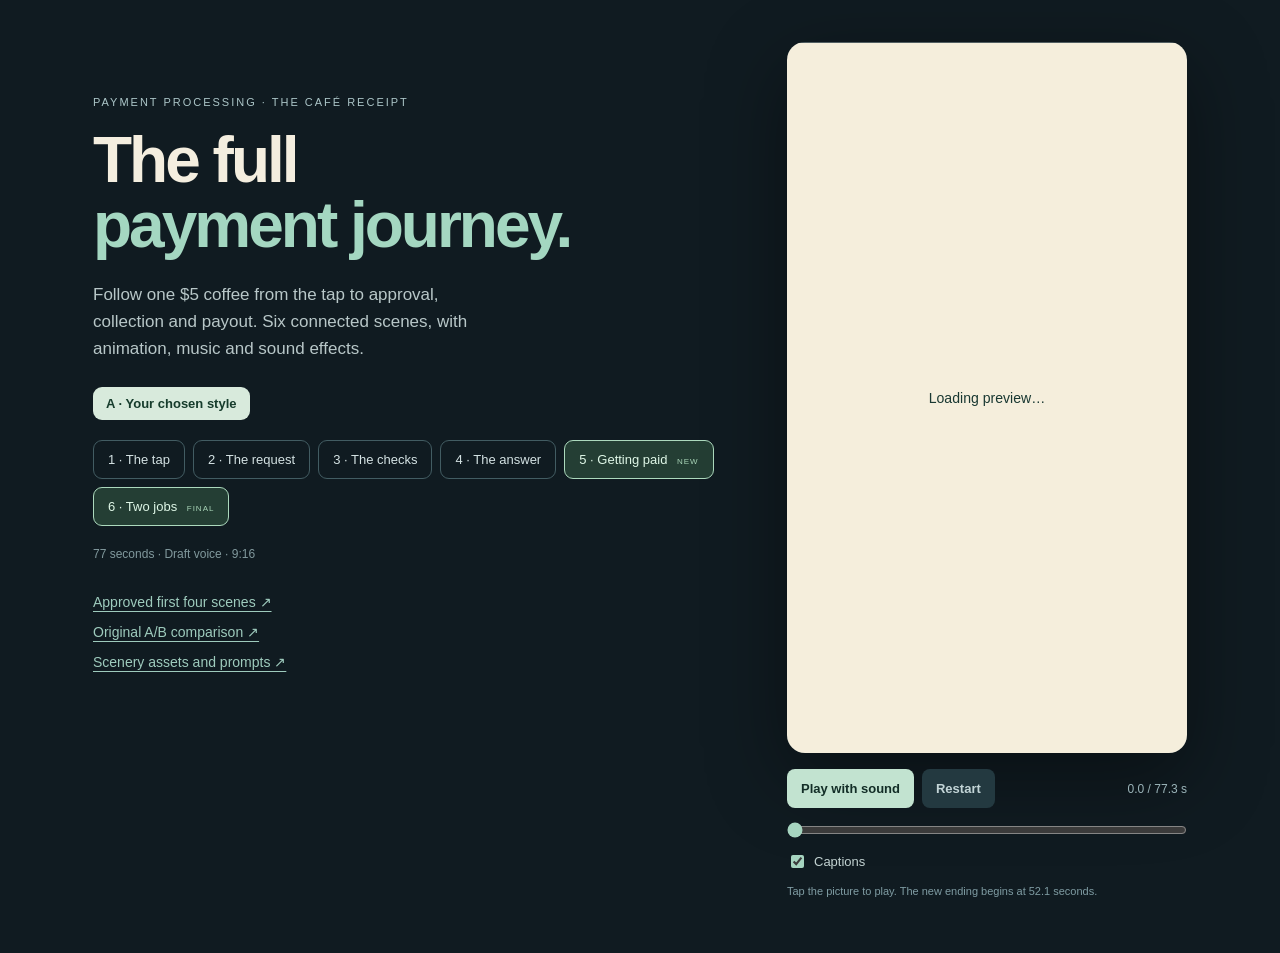
==== commit 73b9993b: "Complete the cafe payment story with settlement, payout and a looping recap" ====
--- a/index.html
+++ b/index.html
@@ -1,3 +1,3 @@
-<!doctype html><html lang="en"><head><meta charset="UTF-8"/><meta name="viewport" content="width=device-width,initial-scale=1,viewport-fit=cover"/><meta name="robots" content="noindex,nofollow"/><meta name="theme-color" content="#101b21"/><title>The café receipt · The answer comes back</title>  <script type="module" crossorigin src="./assets/index-mQhNBi8i.js"></script>
+<!doctype html><html lang="en"><head><meta charset="UTF-8"/><meta name="viewport" content="width=device-width,initial-scale=1,viewport-fit=cover"/><meta name="robots" content="noindex,nofollow"/><meta name="theme-color" content="#101b21"/><title>The café receipt · The complete payment journey</title>  <script type="module" crossorigin src="./assets/index-D6cJff08.js"></script>
   <link rel="stylesheet" crossorigin href="./assets/index-D6qWs9dN.css">
 </head><body><div id="root"></div></body></html>
